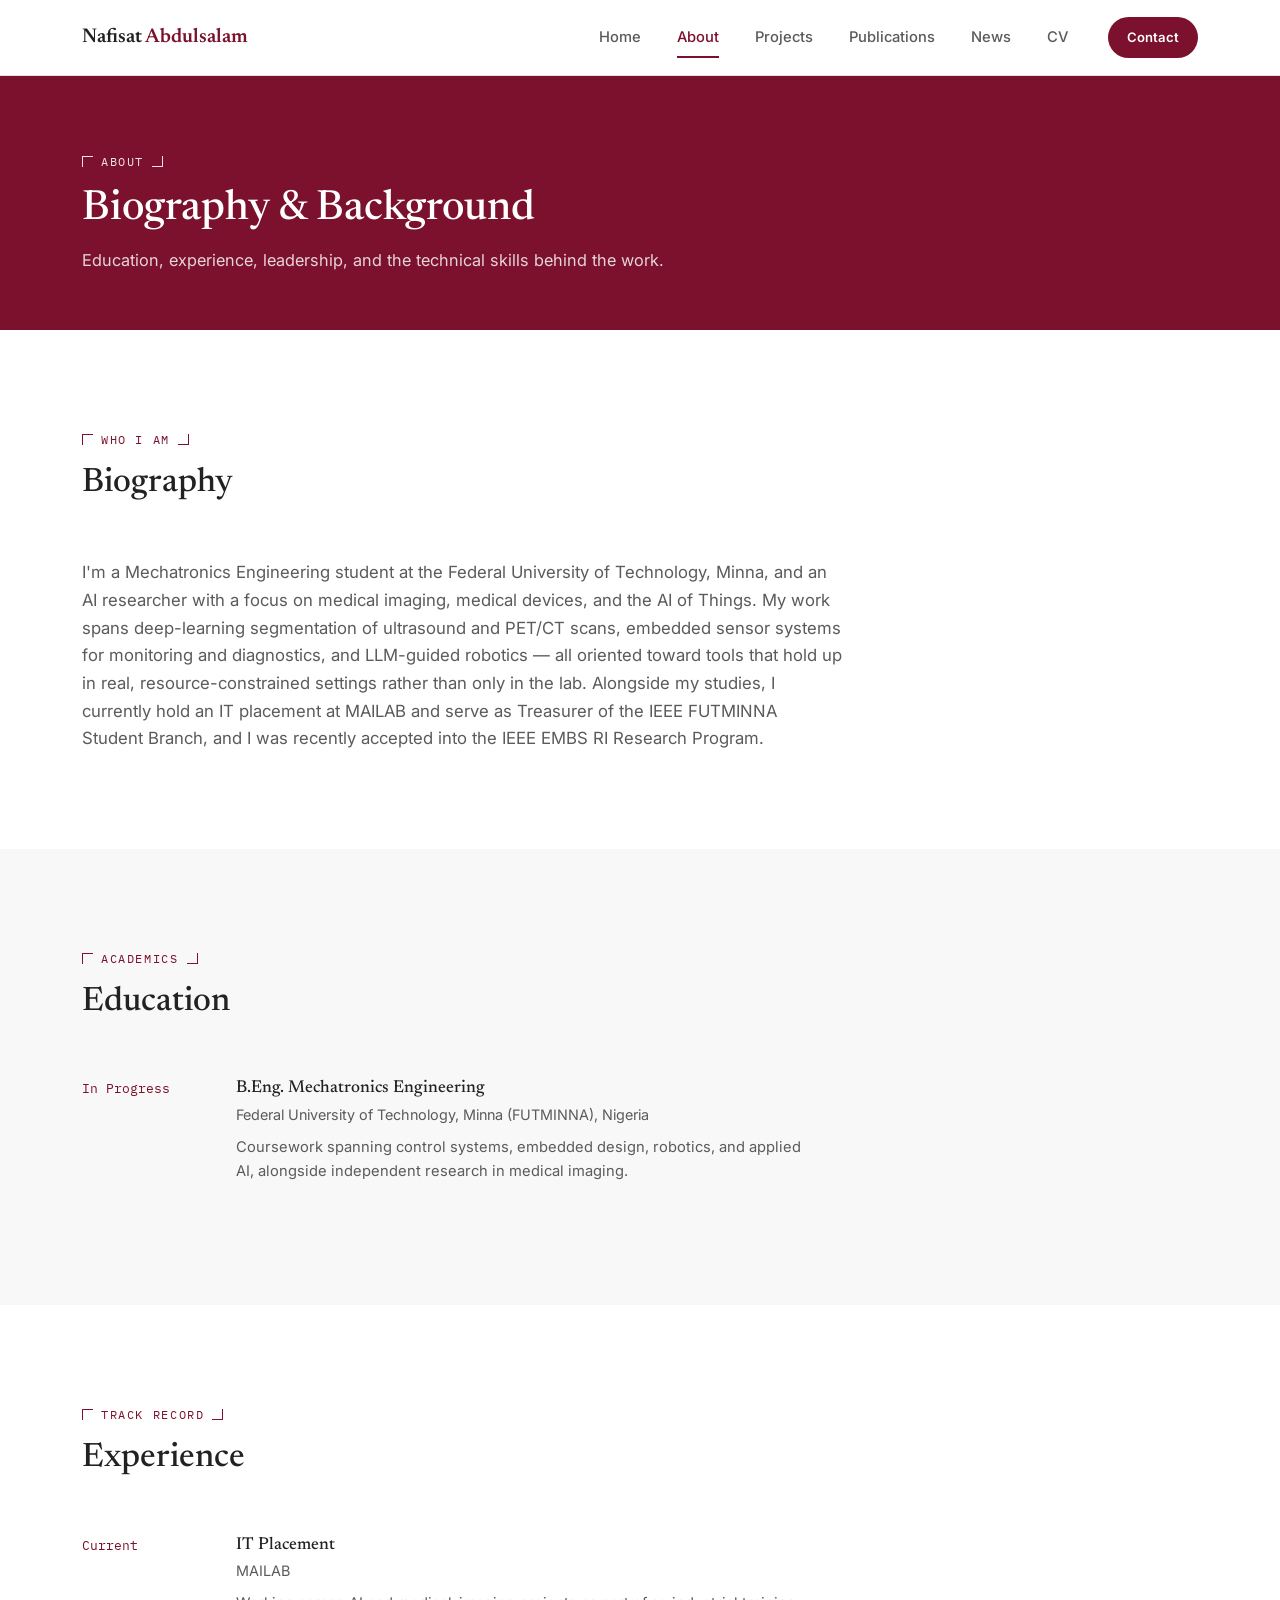
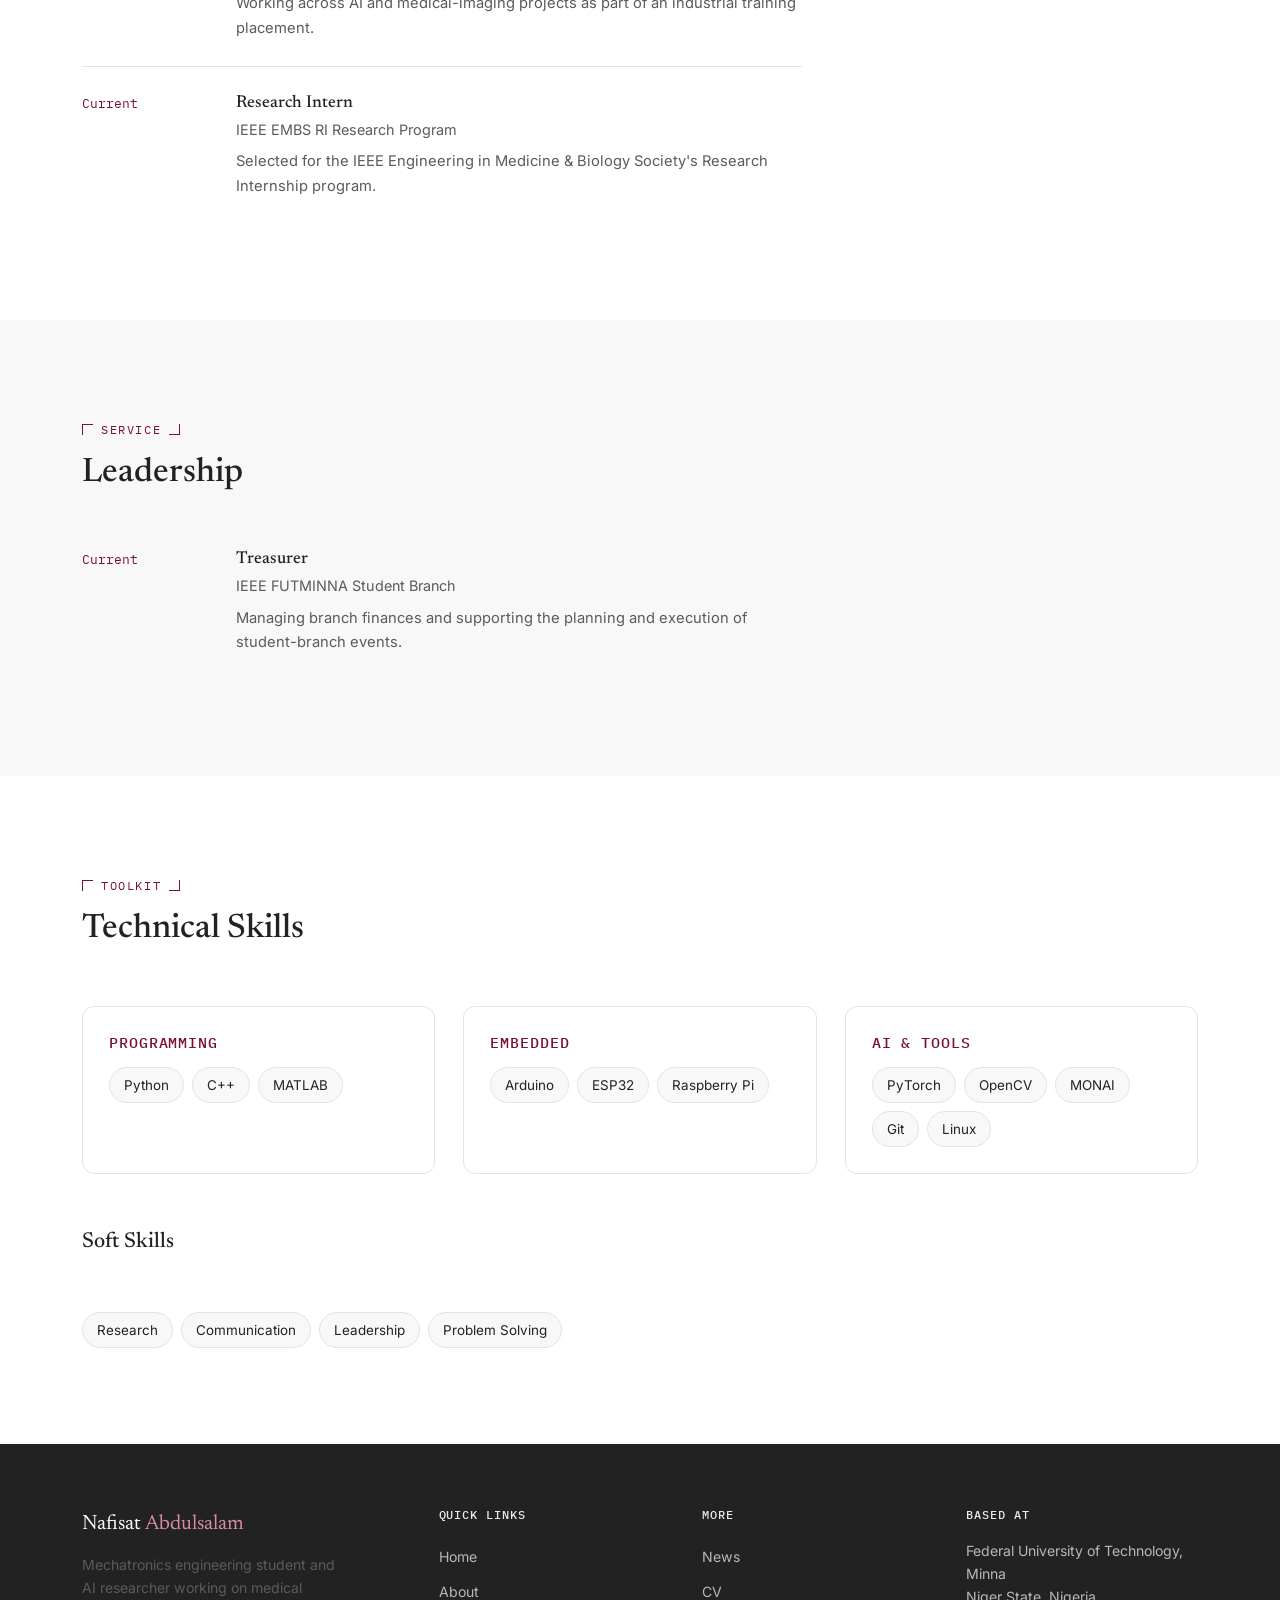
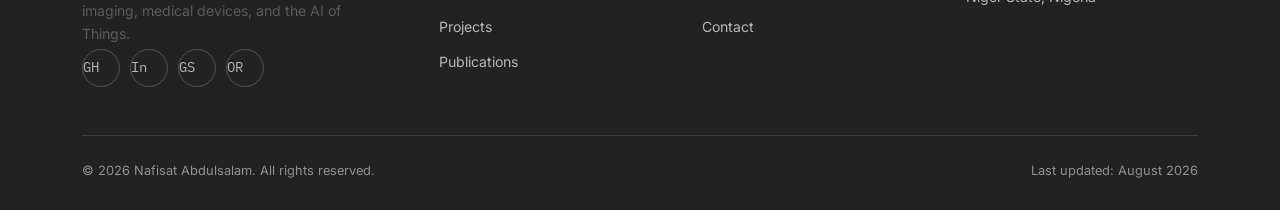
==== about.html @ aae6ca6d "my portfolio" ====
<!DOCTYPE html>
<html lang="en">
<head>
  <meta charset="UTF-8">
  <meta name="viewport" content="width=device-width, initial-scale=1.0">
  <title>About — Nafisat Abdulsalam</title>
  <meta name="description" content="Biography, education, experience, leadership, and technical skills for Nafisat Abdulsalam.">
  <link rel="stylesheet" href="style.css">
</head>
<body>

  <!-- ==================== HEADER / NAVIGATION ==================== -->
  <header class="site-header">
    <nav class="navbar" aria-label="Primary">
      <a href="index.html" class="nav-logo">Nafisat <span>Abdulsalam</span></a>
      <input type="checkbox" id="nav-toggle" class="nav-toggle-checkbox" aria-hidden="true">
      <div class="nav-menu">
        <a href="index.html" class="nav-link">Home</a>
        <a href="about.html" class="nav-link active">About</a>
        <a href="projects.html" class="nav-link">Projects</a>
        <a href="publications.html" class="nav-link">Publications</a>
        <a href="news.html" class="nav-link">News</a>
        <a href="cv.html" class="nav-link">CV</a>
        <a href="contact.html" class="btn btn-primary btn-sm nav-cta">Contact</a>
      </div>
      <label for="nav-toggle" class="nav-toggle-label" aria-label="Toggle navigation menu"><span></span><span></span><span></span></label>
    </nav>
  </header>

  <main>

    <!-- ==================== PAGE HERO ==================== -->
    <section class="page-hero">
      <div class="container">
        <span class="eyebrow">About</span>
        <h1>Biography &amp; Background</h1>
        <p>Education, experience, leadership, and the technical skills behind the work.</p>
      </div>
    </section>

    <!-- ==================== BIOGRAPHY ==================== -->
    <section class="section">
      <div class="container">
        <div class="section-header">
          <span class="eyebrow">Who I Am</span>
          <h2 class="section-title">Biography</h2>
        </div>
        <p class="about-bio">
          I'm a Mechatronics Engineering student at the Federal University of Technology, Minna, and an AI
          researcher with a focus on medical imaging, medical devices, and the AI of Things. My work spans
          deep-learning segmentation of ultrasound and PET/CT scans, embedded sensor systems for monitoring
          and diagnostics, and LLM-guided robotics — all oriented toward tools that hold up in real,
          resource-constrained settings rather than only in the lab. Alongside my studies, I currently hold
          an IT placement at MAILAB and serve as Treasurer of the IEEE FUTMINNA Student Branch, and I was
          recently accepted into the IEEE EMBS RI Research Program.
        </p>
      </div>
    </section>

    <!-- ==================== EDUCATION ==================== -->
    <section class="section section-alt">
      <div class="container">
        <div class="section-header">
          <span class="eyebrow">Academics</span>
          <h2 class="section-title">Education</h2>
        </div>
        <div class="stack-list">
          <div class="stack-item">
            <span class="stack-period">In Progress</span>
            <div>
              <h3>B.Eng. Mechatronics Engineering</h3>
              <p class="stack-org">Federal University of Technology, Minna (FUTMINNA), Nigeria</p>
              <p>Coursework spanning control systems, embedded design, robotics, and applied AI, alongside independent research in medical imaging.</p>
            </div>
          </div>
        </div>
      </div>
    </section>

    <!-- ==================== EXPERIENCE ==================== -->
    <section class="section">
      <div class="container">
        <div class="section-header">
          <span class="eyebrow">Track Record</span>
          <h2 class="section-title">Experience</h2>
        </div>
        <div class="stack-list">
          <div class="stack-item">
            <span class="stack-period">Current</span>
            <div>
              <h3>IT Placement</h3>
              <p class="stack-org">MAILAB</p>
              <p>Working across AI and medical-imaging projects as part of an industrial training placement.</p>
            </div>
          </div>
          <div class="stack-item">
            <span class="stack-period">Current</span>
            <div>
              <h3>Research Intern</h3>
              <p class="stack-org">IEEE EMBS RI Research Program</p>
              <p>Selected for the IEEE Engineering in Medicine &amp; Biology Society's Research Internship program.</p>
            </div>
          </div>
        </div>
      </div>
    </section>

    <!-- ==================== LEADERSHIP ==================== -->
    <section class="section section-alt">
      <div class="container">
        <div class="section-header">
          <span class="eyebrow">Service</span>
          <h2 class="section-title">Leadership</h2>
        </div>
        <div class="stack-list">
          <div class="stack-item">
            <span class="stack-period">Current</span>
            <div>
              <h3>Treasurer</h3>
              <p class="stack-org">IEEE FUTMINNA Student Branch</p>
              <p>Managing branch finances and supporting the planning and execution of student-branch events.</p>
            </div>
          </div>
        </div>
      </div>
    </section>

    <!-- ==================== SKILLS ==================== -->
    <section class="section">
      <div class="container">
        <div class="section-header">
          <span class="eyebrow">Toolkit</span>
          <h2 class="section-title">Technical Skills</h2>
        </div>

        <div class="grid skills-grid">
          <div class="skill-block">
            <h3>Programming</h3>
            <div class="skill-pills">
              <span class="skill-pill">Python</span>
              <span class="skill-pill">C++</span>
              <span class="skill-pill">MATLAB</span>
            </div>
          </div>
          <div class="skill-block">
            <h3>Embedded</h3>
            <div class="skill-pills">
              <span class="skill-pill">Arduino</span>
              <span class="skill-pill">ESP32</span>
              <span class="skill-pill">Raspberry Pi</span>
            </div>
          </div>
          <div class="skill-block">
            <h3>AI &amp; Tools</h3>
            <div class="skill-pills">
              <span class="skill-pill">PyTorch</span>
              <span class="skill-pill">OpenCV</span>
              <span class="skill-pill">MONAI</span>
              <span class="skill-pill">Git</span>
              <span class="skill-pill">Linux</span>
            </div>
          </div>
        </div>

        <div class="section-header mt-xl">
          <h3>Soft Skills</h3>
        </div>
        <div class="skill-pills">
          <span class="skill-pill">Research</span>
          <span class="skill-pill">Communication</span>
          <span class="skill-pill">Leadership</span>
          <span class="skill-pill">Problem Solving</span>
        </div>
      </div>
    </section>

  </main>

  <!-- ==================== FOOTER ==================== -->
  <footer class="site-footer">
    <div class="container">
      <div class="grid footer-grid">
        <div class="footer-col">
          <div class="footer-brand">Nafisat <span>Abdulsalam</span></div>
          <p class="footer-tagline">Mechatronics engineering student and AI researcher working on medical imaging, medical devices, and the AI of Things.</p>
          <div class="social-icons">
            <a href="#" class="social-icon" aria-label="GitHub">GH</a>
            <a href="#" class="social-icon" aria-label="LinkedIn">In</a>
            <a href="#" class="social-icon" aria-label="Google Scholar">GS</a>
            <a href="#" class="social-icon" aria-label="ORCID">OR</a>
          </div>
        </div>
        <div class="footer-col">
          <h4>Quick Links</h4>
          <a href="index.html">Home</a>
          <a href="about.html">About</a>
          <a href="projects.html">Projects</a>
          <a href="publications.html">Publications</a>
        </div>
        <div class="footer-col">
          <h4>More</h4>
          <a href="news.html">News</a>
          <a href="cv.html">CV</a>
          <a href="contact.html">Contact</a>
        </div>
        <div class="footer-col">
          <h4>Based At</h4>
          <p class="footer-address">Federal University of Technology, Minna<br>Niger State, Nigeria</p>
        </div>
      </div>
      <div class="footer-bottom">
        <span>&copy; 2026 Nafisat Abdulsalam. All rights reserved.</span>
        <span>Last updated: August 2026</span>
      </div>
    </div>
  </footer>

</body>
</html>
---- style.css ----
/* ==========================================================================
   NAFISAT ABDULSALAM — ACADEMIC PORTFOLIO
   Design system: wine (#7B112C) + white + light grey, charcoal text
   Signature motif: annotation "corner brackets" on images/eyebrows —
   a nod to bounding-box / ROI markers from medical image segmentation.
   ========================================================================== */

/* --------------------------------------------------------------------------
   1. FONTS
   -------------------------------------------------------------------------- */
@import url('https://fonts.googleapis.com/css2?family=Newsreader:ital,opsz,wght@0,6..72,400;0,6..72,500;0,6..72,600;1,6..72,500&family=Inter:wght@400;500;600;700&family=IBM+Plex+Mono:wght@400;500&display=swap');

/* --------------------------------------------------------------------------
   2. DESIGN TOKENS
   -------------------------------------------------------------------------- */
:root {
  /* colour palette */
  --wine: #7B112C;
  --wine-dark: #58091F;
  --wine-tint: #F3E3E7;
  --wine-tint-2: #FBF3F5;
  --white: #FFFFFF;
  --grey-bg: #F8F8F8;
  --charcoal: #222222;
  --charcoal-soft: #5C5A5B;
  --charcoal-faint: #8A8788;
  --border: #E7E1E2;
  --shadow-sm: 0 1px 3px rgba(34, 20, 24, 0.06);
  --shadow-md: 0 6px 20px rgba(34, 20, 24, 0.08);
  --shadow-lg: 0 16px 40px rgba(34, 20, 24, 0.12);

  /* type */
  --font-display: 'Newsreader', Georgia, serif;
  --font-body: 'Inter', -apple-system, BlinkMacSystemFont, sans-serif;
  --font-mono: 'IBM Plex Mono', 'Courier New', monospace;

  /* layout */
  --container-w: 1180px;
  --radius-lg: 18px;
  --radius-md: 12px;
  --radius-sm: 8px;
  --nav-h: 76px;
}

/* --------------------------------------------------------------------------
   3. RESET & BASE
   -------------------------------------------------------------------------- */
* { margin: 0; padding: 0; box-sizing: border-box; }

html { scroll-behavior: smooth; }

body {
  font-family: var(--font-body);
  color: var(--charcoal);
  background: var(--white);
  line-height: 1.65;
  -webkit-font-smoothing: antialiased;
  font-size: 16px;
}

img { max-width: 100%; display: block; }

a { color: inherit; text-decoration: none; }

ul { list-style: none; }

h1, h2, h3, h4 {
  font-family: var(--font-display);
  font-weight: 500;
  line-height: 1.2;
  color: var(--charcoal);
}

h1 { font-size: 3rem; font-weight: 500; }
h2 { font-size: 2.1rem; }
h3 { font-size: 1.35rem; }
h4 { font-size: 1.1rem; }

p { color: var(--charcoal-soft); }

button { font-family: inherit; cursor: pointer; }

:focus-visible {
  outline: 2px solid var(--wine);
  outline-offset: 3px;
}

@media (prefers-reduced-motion: reduce) {
  *, *::before, *::after {
    animation-duration: 0.01ms !important;
    transition-duration: 0.01ms !important;
    scroll-behavior: auto !important;
  }
}

/* --------------------------------------------------------------------------
   4. LAYOUT UTILITIES
   -------------------------------------------------------------------------- */
.container {
  width: 100%;
  max-width: var(--container-w);
  margin: 0 auto;
  padding: 0 32px;
}

.section { padding: 96px 0; }
.section-sm { padding: 64px 0; }
.section-alt { background: var(--grey-bg); }

.section-header { max-width: 640px; margin-bottom: 56px; }
.section-header.center { margin-left: auto; margin-right: auto; text-align: center; }

/* the bracket-eyebrow — the site's signature annotation motif */
.eyebrow {
  display: inline-flex;
  align-items: center;
  gap: 8px;
  font-family: var(--font-mono);
  font-size: 0.72rem;
  letter-spacing: 0.14em;
  text-transform: uppercase;
  color: var(--wine);
  margin-bottom: 14px;
}
.eyebrow::before,
.eyebrow::after {
  content: "";
  width: 10px;
  height: 10px;
  border: 1.5px solid var(--wine);
}
.eyebrow::before { border-right: none; border-bottom: none; }
.eyebrow::after { border-left: none; border-top: none; }

.section-title { margin-bottom: 12px; }
.section-subtitle { color: var(--charcoal-soft); font-size: 1.02rem; max-width: 560px; }

.grid { display: grid; gap: 28px; }
.grid-2 { grid-template-columns: repeat(2, 1fr); }
.grid-3 { grid-template-columns: repeat(3, 1fr); }
.grid-4 { grid-template-columns: repeat(4, 1fr); }

.text-center { text-align: center; }
.mt-lg { margin-top: 40px; }
.mt-xl { margin-top: 56px; }
.section-header.center .section-subtitle { margin-left: auto; margin-right: auto; }

.news-date {
  display: block;
  font-family: var(--font-mono);
  color: var(--wine);
  font-size: 0.85rem;
  font-weight: 500;
  margin-bottom: 8px;
}

.divider {
  height: 1px;
  background: var(--border);
  border: none;
  margin: 0;
}

/* --------------------------------------------------------------------------
   5. BUTTONS
   -------------------------------------------------------------------------- */
.btn {
  display: inline-flex;
  align-items: center;
  gap: 8px;
  padding: 13px 26px;
  border-radius: 999px;
  font-size: 0.92rem;
  font-weight: 600;
  border: 1.5px solid transparent;
  transition: transform 0.18s ease, background 0.18s ease, color 0.18s ease, border-color 0.18s ease;
  white-space: nowrap;
}

.btn-primary {
  background: var(--wine);
  color: var(--white);
}
.btn-primary:hover { background: var(--wine-dark); transform: translateY(-2px); }

.btn-outline {
  background: transparent;
  color: var(--wine);
  border-color: var(--wine);
}
.btn-outline:hover { background: var(--wine); color: var(--white); transform: translateY(-2px); }

.btn-ghost {
  background: transparent;
  color: var(--charcoal);
  border-color: var(--border);
}
.btn-ghost:hover { border-color: var(--wine); color: var(--wine); }

.btn-sm { padding: 9px 18px; font-size: 0.82rem; }
.btn-block { width: 100%; justify-content: center; }

/* --------------------------------------------------------------------------
   6. NAVIGATION
   -------------------------------------------------------------------------- */
.site-header {
  position: sticky;
  top: 0;
  z-index: 100;
  background: rgba(255, 255, 255, 0.92);
  backdrop-filter: blur(10px);
  border-bottom: 1px solid var(--border);
  height: var(--nav-h);
}

.navbar {
  max-width: var(--container-w);
  margin: 0 auto;
  height: 100%;
  padding: 0 32px;
  display: flex;
  align-items: center;
  justify-content: space-between;
}

.nav-logo {
  font-family: var(--font-display);
  font-size: 1.25rem;
  font-weight: 600;
  color: var(--charcoal);
}
.nav-logo span { color: var(--wine); }

.nav-menu {
  display: flex;
  align-items: center;
  gap: 36px;
}

.nav-link {
  position: relative;
  font-size: 0.92rem;
  font-weight: 500;
  color: var(--charcoal-soft);
  padding: 6px 0;
  transition: color 0.18s ease;
}
.nav-link::after {
  content: "";
  position: absolute;
  left: 0; bottom: -2px;
  width: 0;
  height: 2px;
  background: var(--wine);
  transition: width 0.2s ease;
}
.nav-link:hover { color: var(--charcoal); }
.nav-link:hover::after { width: 100%; }
.nav-link.active { color: var(--wine); }
.nav-link.active::after { width: 100%; }

.nav-cta { margin-left: 4px; }

.nav-toggle-checkbox { display: none; }
.nav-toggle-label {
  display: none;
  flex-direction: column;
  gap: 5px;
  cursor: pointer;
  padding: 6px;
}
.nav-toggle-label span {
  width: 24px;
  height: 2px;
  background: var(--charcoal);
  transition: transform 0.2s ease, opacity 0.2s ease;
}

/* --------------------------------------------------------------------------
   7. HERO (home page)
   -------------------------------------------------------------------------- */
.hero {
  padding: 88px 0 96px;
  background: linear-gradient(180deg, var(--wine-tint-2) 0%, var(--white) 65%);
}

.hero-container {
  max-width: var(--container-w);
  margin: 0 auto;
  padding: 0 32px;
  display: grid;
  grid-template-columns: 1.1fr 0.9fr;
  gap: 56px;
  align-items: center;
}

.hero-eyebrow { margin-bottom: 20px; }

.hero-content h1 {
  font-size: 3.1rem;
  margin-bottom: 6px;
}

.hero-tagline {
  font-size: 1.08rem;
  color: var(--wine);
  font-weight: 600;
  margin: 14px 0 18px;
  line-height: 1.5;
}

.hero-affiliation {
  font-family: var(--font-mono);
  font-size: 0.85rem;
  color: var(--charcoal-soft);
  margin-bottom: 22px;
  display: flex;
  flex-direction: column;
  gap: 4px;
}
.hero-affiliation strong { color: var(--charcoal); font-weight: 500; }

.hero-bio {
  max-width: 520px;
  margin-bottom: 34px;
  font-size: 1.02rem;
}

.hero-actions {
  display: flex;
  flex-wrap: wrap;
  gap: 14px;
}

/* photo frame with corner-bracket annotation, the site's signature detail */
.photo-frame {
  position: relative;
  padding: 18px;
}
.photo-frame::before,
.photo-frame::after,
.photo-frame .corner-tl,
.photo-frame .corner-br {
  content: "";
  position: absolute;
  width: 28px;
  height: 28px;
  border: 2px solid var(--wine);
  transition: width 0.25s ease, height 0.25s ease;
}
.photo-frame::before { top: 0; left: 0; border-right: none; border-bottom: none; }
.photo-frame::after { bottom: 0; right: 0; border-left: none; border-top: none; }
.photo-frame:hover::before,
.photo-frame:hover::after { width: 38px; height: 38px; }

.photo-placeholder {
  width: 100%;
  aspect-ratio: 4 / 5;
  border-radius: var(--radius-md);
  background: linear-gradient(145deg, var(--wine-tint) 0%, var(--grey-bg) 100%);
  display: flex;
  align-items: center;
  justify-content: center;
  color: var(--wine);
  font-family: var(--font-mono);
  font-size: 0.8rem;
  letter-spacing: 0.06em;
  text-transform: uppercase;
  box-shadow: var(--shadow-md);
}

/* --------------------------------------------------------------------------
   8. PAGE HERO (inner pages banner)
   -------------------------------------------------------------------------- */
.page-hero {
  background: var(--wine);
  color: var(--white);
  padding: 72px 0 56px;
}
.page-hero .eyebrow { color: var(--wine-tint); }
.page-hero .eyebrow::before,
.page-hero .eyebrow::after { border-color: var(--wine-tint); }
.page-hero h1 { color: var(--white); font-size: 2.6rem; }
.page-hero p { color: rgba(255,255,255,0.82); max-width: 620px; margin-top: 12px; font-size: 1.02rem; }

/* --------------------------------------------------------------------------
   9. CARDS (research / project / publication / news)
   -------------------------------------------------------------------------- */
.card {
  background: var(--white);
  border: 1px solid var(--border);
  border-radius: var(--radius-lg);
  overflow: hidden;
  transition: transform 0.22s ease, box-shadow 0.22s ease, border-color 0.22s ease;
}
.card:hover {
  transform: translateY(-4px);
  box-shadow: var(--shadow-lg);
  border-color: var(--wine-tint);
}

.card-image {
  position: relative;
  aspect-ratio: 16 / 10;
  background: linear-gradient(150deg, var(--grey-bg) 0%, var(--wine-tint) 100%);
  display: flex;
  align-items: center;
  justify-content: center;
  font-family: var(--font-mono);
  font-size: 0.72rem;
  letter-spacing: 0.08em;
  text-transform: uppercase;
  color: var(--charcoal-faint);
}
.card-image .corner-tl,
.card-image .corner-br {
  position: absolute;
  width: 18px;
  height: 18px;
  border: 1.5px solid var(--wine);
  opacity: 0;
  transition: opacity 0.22s ease;
}
.card-image .corner-tl { top: 10px; left: 10px; border-right: none; border-bottom: none; }
.card-image .corner-br { bottom: 10px; right: 10px; border-left: none; border-top: none; }
.card:hover .corner-tl,
.card:hover .corner-br { opacity: 1; }

.card-body { padding: 26px; }
.card-title { margin-bottom: 8px; font-size: 1.2rem; }
.card-desc { font-size: 0.94rem; margin-bottom: 16px; }

.tag-row { display: flex; flex-wrap: wrap; gap: 8px; margin-bottom: 16px; }
.tag {
  font-family: var(--font-mono);
  font-size: 0.7rem;
  padding: 4px 10px;
  border-radius: 999px;
  background: var(--wine-tint-2);
  color: var(--wine);
  border: 1px solid var(--wine-tint);
}

.card-actions { display: flex; gap: 10px; }

/* research-interest icon cards */
.research-card {
  padding: 30px 26px;
  background: var(--white);
  border: 1px solid var(--border);
  border-radius: var(--radius-md);
  transition: border-color 0.2s ease, transform 0.2s ease;
}
.research-card:hover { border-color: var(--wine); transform: translateY(-3px); }
.research-icon {
  width: 40px; height: 40px;
  border: 1.5px solid var(--wine);
  border-radius: var(--radius-sm);
  display: flex; align-items: center; justify-content: center;
  color: var(--wine);
  font-family: var(--font-mono);
  font-size: 0.9rem;
  margin-bottom: 16px;
}
.research-card h3 { font-size: 1.05rem; margin-bottom: 6px; }
.research-card p { font-size: 0.9rem; }

/* --------------------------------------------------------------------------
   10. PUBLICATION CARDS
   -------------------------------------------------------------------------- */
.pub-card {
  display: grid;
  grid-template-columns: 90px 1fr auto;
  gap: 24px;
  align-items: start;
  padding: 26px 0;
  border-bottom: 1px solid var(--border);
}
.pub-card:first-child { padding-top: 0; }
.pub-year {
  font-family: var(--font-mono);
  color: var(--wine);
  font-size: 0.95rem;
  font-weight: 500;
  padding-top: 4px;
}
.pub-title { font-size: 1.08rem; margin-bottom: 6px; }
.pub-authors { font-size: 0.9rem; margin-bottom: 4px; }
.pub-venue { font-size: 0.86rem; color: var(--charcoal-faint); font-style: italic; }
.pub-actions { display: flex; flex-direction: column; gap: 8px; }

.pub-group-title {
  font-family: var(--font-mono);
  font-size: 0.78rem;
  letter-spacing: 0.1em;
  text-transform: uppercase;
  color: var(--charcoal-faint);
  margin: 48px 0 8px;
}
.pub-group-title:first-of-type { margin-top: 0; }

/* --------------------------------------------------------------------------
   11. TIMELINE (news page)
   -------------------------------------------------------------------------- */
.timeline {
  position: relative;
  max-width: 760px;
  margin: 0 auto;
  padding-left: 32px;
}
.timeline::before {
  content: "";
  position: absolute;
  left: 5px; top: 6px; bottom: 6px;
  width: 2px;
  background: var(--border);
}
.timeline-item {
  position: relative;
  padding-bottom: 44px;
}
.timeline-item:last-child { padding-bottom: 0; }
.timeline-dot {
  position: absolute;
  left: -32px; top: 5px;
  width: 12px; height: 12px;
  border-radius: 50%;
  background: var(--white);
  border: 2.5px solid var(--wine);
}
.timeline-date {
  font-family: var(--font-mono);
  font-size: 0.78rem;
  color: var(--wine);
  letter-spacing: 0.05em;
  margin-bottom: 6px;
  display: block;
}
.timeline-content {
  background: var(--white);
  border: 1px solid var(--border);
  border-radius: var(--radius-md);
  padding: 22px 24px;
  transition: border-color 0.2s ease, box-shadow 0.2s ease;
}
.timeline-content:hover { border-color: var(--wine-tint); box-shadow: var(--shadow-sm); }
.timeline-content h3 { font-size: 1.05rem; margin-bottom: 6px; }
.timeline-content p { font-size: 0.92rem; }

/* --------------------------------------------------------------------------
   12. PROJECT PAGE — LARGE CARDS
   -------------------------------------------------------------------------- */
.project-large {
  display: grid;
  grid-template-columns: 0.85fr 1.15fr;
  gap: 0;
  border: 1px solid var(--border);
  border-radius: var(--radius-lg);
  overflow: hidden;
  margin-bottom: 32px;
  transition: box-shadow 0.22s ease, border-color 0.22s ease;
}
.project-large:hover { box-shadow: var(--shadow-lg); border-color: var(--wine-tint); }
.project-large:nth-child(even) { direction: rtl; }
.project-large:nth-child(even) > * { direction: ltr; }

.project-large .card-image { aspect-ratio: auto; height: 100%; min-height: 280px; }

.project-large-body { padding: 34px 36px; }
.project-large-body h3 { font-size: 1.4rem; margin-bottom: 4px; }

.status-badge {
  display: inline-block;
  font-family: var(--font-mono);
  font-size: 0.68rem;
  letter-spacing: 0.08em;
  text-transform: uppercase;
  padding: 4px 12px;
  border-radius: 999px;
  margin-bottom: 14px;
}
.status-ongoing { background: var(--wine-tint-2); color: var(--wine); }
.status-complete { background: #EAF3EC; color: #2F6B44; }
.status-planning { background: var(--grey-bg); color: var(--charcoal-soft); }

.project-large-body .card-desc { margin-bottom: 18px; }

.objectives-list { margin-bottom: 18px; }
.objectives-list li {
  position: relative;
  padding-left: 20px;
  font-size: 0.9rem;
  color: var(--charcoal-soft);
  margin-bottom: 7px;
}
.objectives-list li::before {
  content: "";
  position: absolute;
  left: 0; top: 8px;
  width: 6px; height: 6px;
  background: var(--wine);
  border-radius: 1px;
  transform: rotate(45deg);
}

/* --------------------------------------------------------------------------
   13. ABOUT PAGE — EDU / EXPERIENCE / SKILLS
   -------------------------------------------------------------------------- */
.about-bio { max-width: 760px; font-size: 1.05rem; }

.stack-list { max-width: 720px; }
.stack-item {
  display: grid;
  grid-template-columns: 130px 1fr;
  gap: 24px;
  padding: 26px 0;
  border-bottom: 1px solid var(--border);
}
.stack-item:first-child { padding-top: 0; }
.stack-item:last-child { border-bottom: none; }
.stack-period {
  font-family: var(--font-mono);
  font-size: 0.8rem;
  color: var(--wine);
}
.stack-item h3 { font-size: 1.08rem; margin-bottom: 4px; }
.stack-item .stack-org { font-size: 0.9rem; color: var(--charcoal-soft); margin-bottom: 8px; }
.stack-item p:last-child { font-size: 0.92rem; }

.skills-grid { grid-template-columns: repeat(3, 1fr); }
.skill-block {
  background: var(--white);
  border: 1px solid var(--border);
  border-radius: var(--radius-md);
  padding: 26px;
}
.skill-block h3 {
  font-size: 0.95rem;
  font-family: var(--font-mono);
  text-transform: uppercase;
  letter-spacing: 0.06em;
  color: var(--wine);
  margin-bottom: 16px;
  font-weight: 500;
}
.skill-pills { display: flex; flex-wrap: wrap; gap: 8px; }
.skill-pill {
  font-size: 0.84rem;
  padding: 6px 14px;
  border-radius: 999px;
  background: var(--grey-bg);
  color: var(--charcoal);
  border: 1px solid var(--border);
}

/* --------------------------------------------------------------------------
   14. CV PAGE
   -------------------------------------------------------------------------- */
.cv-hero {
  text-align: center;
  padding: 64px 0;
}
.cv-hero .btn { padding: 16px 40px; font-size: 1rem; }

.cv-embed-frame {
  max-width: 780px;
  margin: 0 auto;
  border: 1px solid var(--border);
  border-radius: var(--radius-lg);
  overflow: hidden;
  box-shadow: var(--shadow-md);
}
.cv-embed-placeholder {
  aspect-ratio: 8.5 / 11;
  background: var(--grey-bg);
  display: flex;
  flex-direction: column;
  align-items: center;
  justify-content: center;
  gap: 10px;
  color: var(--charcoal-faint);
  font-family: var(--font-mono);
  font-size: 0.82rem;
  text-align: center;
  padding: 40px;
}

.cv-summary-grid { grid-template-columns: repeat(3, 1fr); margin-top: 64px; }
.cv-summary-block h3 {
  font-family: var(--font-mono);
  font-size: 0.85rem;
  text-transform: uppercase;
  letter-spacing: 0.06em;
  color: var(--wine);
  margin-bottom: 14px;
}
.cv-summary-block ul li {
  font-size: 0.92rem;
  color: var(--charcoal-soft);
  padding: 8px 0;
  border-bottom: 1px solid var(--border);
}
.cv-summary-block ul li:last-child { border-bottom: none; }
.cv-summary-block ul li strong { color: var(--charcoal); display: block; font-weight: 500; }

/* --------------------------------------------------------------------------
   15. CONTACT PAGE
   -------------------------------------------------------------------------- */
.contact-layout {
  display: grid;
  grid-template-columns: 1fr 1fr;
  gap: 40px;
  align-items: start;
}
.contact-card {
  background: var(--white);
  border: 1px solid var(--border);
  border-radius: var(--radius-lg);
  padding: 36px;
}
.contact-item {
  display: flex;
  align-items: center;
  gap: 16px;
  padding: 16px 0;
  border-bottom: 1px solid var(--border);
}
.contact-item:last-child { border-bottom: none; }
.contact-icon {
  width: 42px; height: 42px;
  border-radius: var(--radius-sm);
  background: var(--wine-tint-2);
  color: var(--wine);
  display: flex; align-items: center; justify-content: center;
  font-family: var(--font-mono);
  font-size: 0.85rem;
  flex-shrink: 0;
}
.contact-label { font-size: 0.76rem; color: var(--charcoal-faint); font-family: var(--font-mono); text-transform: uppercase; letter-spacing: 0.05em; }
.contact-value { font-size: 0.97rem; font-weight: 500; }

.location-card {
  background: linear-gradient(150deg, var(--wine) 0%, var(--wine-dark) 100%);
  color: var(--white);
  border-radius: var(--radius-lg);
  padding: 36px;
}
.location-card .eyebrow { color: var(--wine-tint); }
.location-card .eyebrow::before, .location-card .eyebrow::after { border-color: var(--wine-tint); }
.location-card p { color: rgba(255,255,255,0.85); }

/* --------------------------------------------------------------------------
   16. FOOTER
   -------------------------------------------------------------------------- */
.site-footer {
  background: var(--charcoal);
  color: rgba(255,255,255,0.75);
  padding: 64px 0 28px;
}
.footer-grid {
  grid-template-columns: 1.4fr 1fr 1fr 1fr;
  gap: 32px;
  margin-bottom: 48px;
}
.footer-brand { font-family: var(--font-display); font-size: 1.3rem; color: var(--white); margin-bottom: 10px; }
.footer-brand span { color: #D98CA1; }
.footer-tagline { font-size: 0.88rem; max-width: 260px; }
.footer-col h4 {
  font-family: var(--font-mono);
  font-size: 0.75rem;
  text-transform: uppercase;
  letter-spacing: 0.08em;
  color: rgba(255,255,255,0.9);
  margin-bottom: 16px;
}
.footer-col a {
  display: block;
  font-size: 0.88rem;
  color: rgba(255,255,255,0.68);
  padding: 6px 0;
  transition: color 0.18s ease;
}
.footer-col a:hover { color: var(--white); }
.footer-address { font-size: 0.88rem; color: rgba(255,255,255,0.68); }

.social-icons { display: flex; gap: 10px; margin-top: 4px; }
.social-icon {
  width: 38px; height: 38px;
  border: 1px solid rgba(255,255,255,0.2);
  border-radius: 50%;
  display: flex; align-items: center; justify-content: center;
  font-family: var(--font-mono);
  font-size: 0.75rem;
  color: rgba(255,255,255,0.8);
  transition: border-color 0.18s ease, color 0.18s ease, background 0.18s ease;
}
.social-icon:hover { border-color: var(--wine); background: var(--wine); color: var(--white); }

.footer-bottom {
  display: flex;
  justify-content: space-between;
  align-items: center;
  padding-top: 24px;
  border-top: 1px solid rgba(255,255,255,0.12);
  font-size: 0.8rem;
  color: rgba(255,255,255,0.5);
}

/* --------------------------------------------------------------------------
   17. MISC — CTA band, back-links
   -------------------------------------------------------------------------- */
.cta-band {
  background: var(--wine);
  color: var(--white);
  border-radius: var(--radius-lg);
  padding: 56px;
  text-align: center;
}
.cta-band h2 { color: var(--white); margin-bottom: 10px; }
.cta-band p { color: rgba(255,255,255,0.82); margin-bottom: 26px; }
.cta-band .btn-outline { color: var(--white); border-color: rgba(255,255,255,0.6); }
.cta-band .btn-outline:hover { background: var(--white); color: var(--wine); }

/* --------------------------------------------------------------------------
   18. RESPONSIVE
   -------------------------------------------------------------------------- */
@media (max-width: 1024px) {
  .hero-container { grid-template-columns: 1fr; gap: 40px; }
  .hero-content { order: 2; }
  .hero-photo { order: 1; max-width: 340px; margin: 0 auto; }
  .grid-3, .grid-4 { grid-template-columns: repeat(2, 1fr); }
  .skills-grid { grid-template-columns: repeat(2, 1fr); }
  .footer-grid { grid-template-columns: 1fr 1fr; }
  .project-large { grid-template-columns: 1fr; }
  .project-large:nth-child(even) { direction: ltr; }
  .project-large .card-image { min-height: 220px; }
  .contact-layout { grid-template-columns: 1fr; }
  .cv-summary-grid { grid-template-columns: 1fr 1fr; }
}

@media (max-width: 768px) {
  h1 { font-size: 2.3rem; }
  .hero-content h1 { font-size: 2.3rem; }
  h2 { font-size: 1.7rem; }
  .section { padding: 64px 0; }

  .nav-menu {
    position: fixed;
    top: var(--nav-h);
    left: 0; right: 0;
    background: var(--white);
    flex-direction: column;
    align-items: flex-start;
    gap: 0;
    padding: 12px 32px 24px;
    border-bottom: 1px solid var(--border);
    transform: translateY(-130%);
    opacity: 0;
    transition: transform 0.25s ease, opacity 0.25s ease;
  }
  .nav-link { padding: 12px 0; width: 100%; }
  .nav-cta { margin: 10px 0 0; }
  .nav-toggle-label { display: flex; }
  .nav-toggle-checkbox:checked ~ .nav-menu {
    transform: translateY(0);
    opacity: 1;
  }
  .nav-toggle-checkbox:checked ~ .nav-toggle-label span:nth-child(1) { transform: translateY(7px) rotate(45deg); }
  .nav-toggle-checkbox:checked ~ .nav-toggle-label span:nth-child(2) { opacity: 0; }
  .nav-toggle-checkbox:checked ~ .nav-toggle-label span:nth-child(3) { transform: translateY(-7px) rotate(-45deg); }

  .grid-2, .grid-3, .grid-4 { grid-template-columns: 1fr; }
  .skills-grid { grid-template-columns: 1fr; }
  .footer-grid { grid-template-columns: 1fr 1fr; gap: 28px; }
  .stack-item { grid-template-columns: 1fr; gap: 6px; }
  .pub-card { grid-template-columns: 1fr; gap: 10px; }
  .pub-actions { flex-direction: row; }
  .cv-summary-grid { grid-template-columns: 1fr; }
  .footer-bottom { flex-direction: column; gap: 10px; text-align: center; }
  .contact-card, .location-card { padding: 26px; }
  .cta-band { padding: 40px 24px; }
}

@media (max-width: 480px) {
  .container, .navbar, .hero-container { padding-left: 20px; padding-right: 20px; }
  .hero-actions { flex-direction: column; align-items: stretch; }
  .footer-grid { grid-template-columns: 1fr; }
}
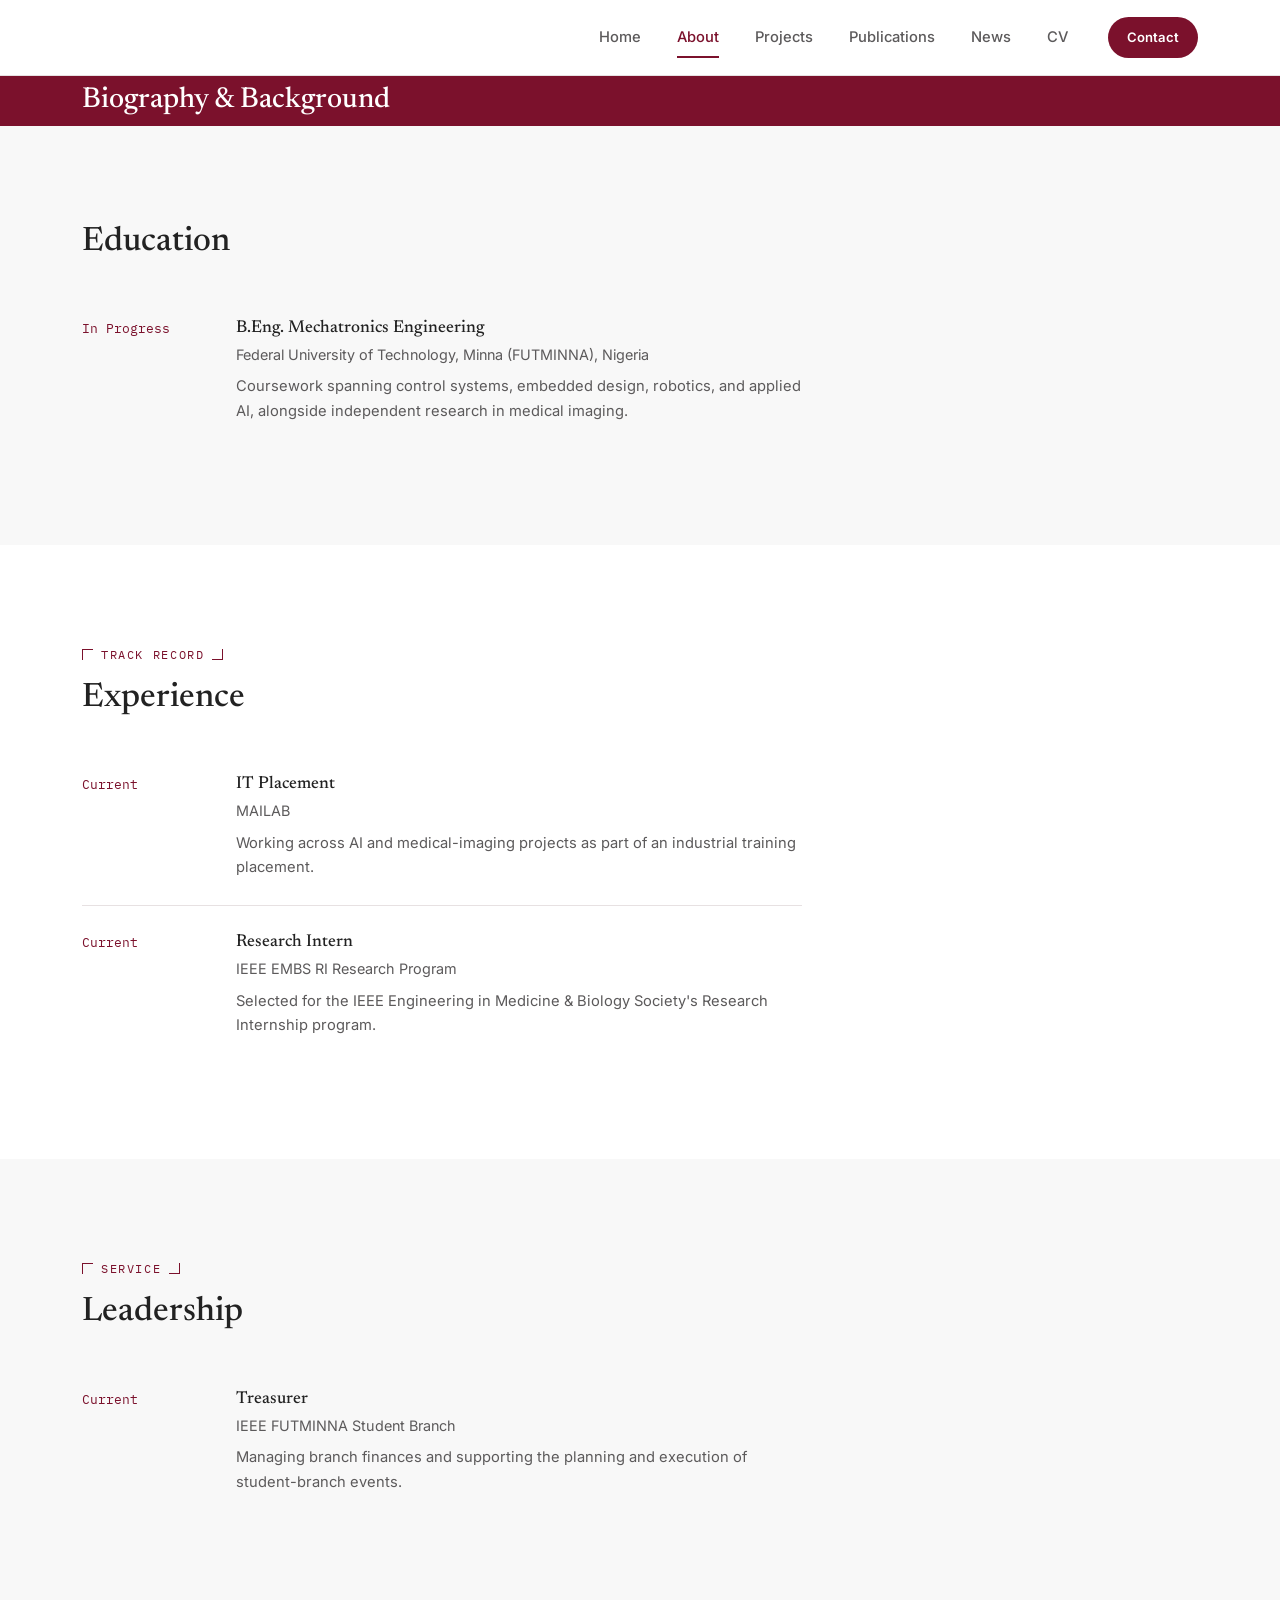
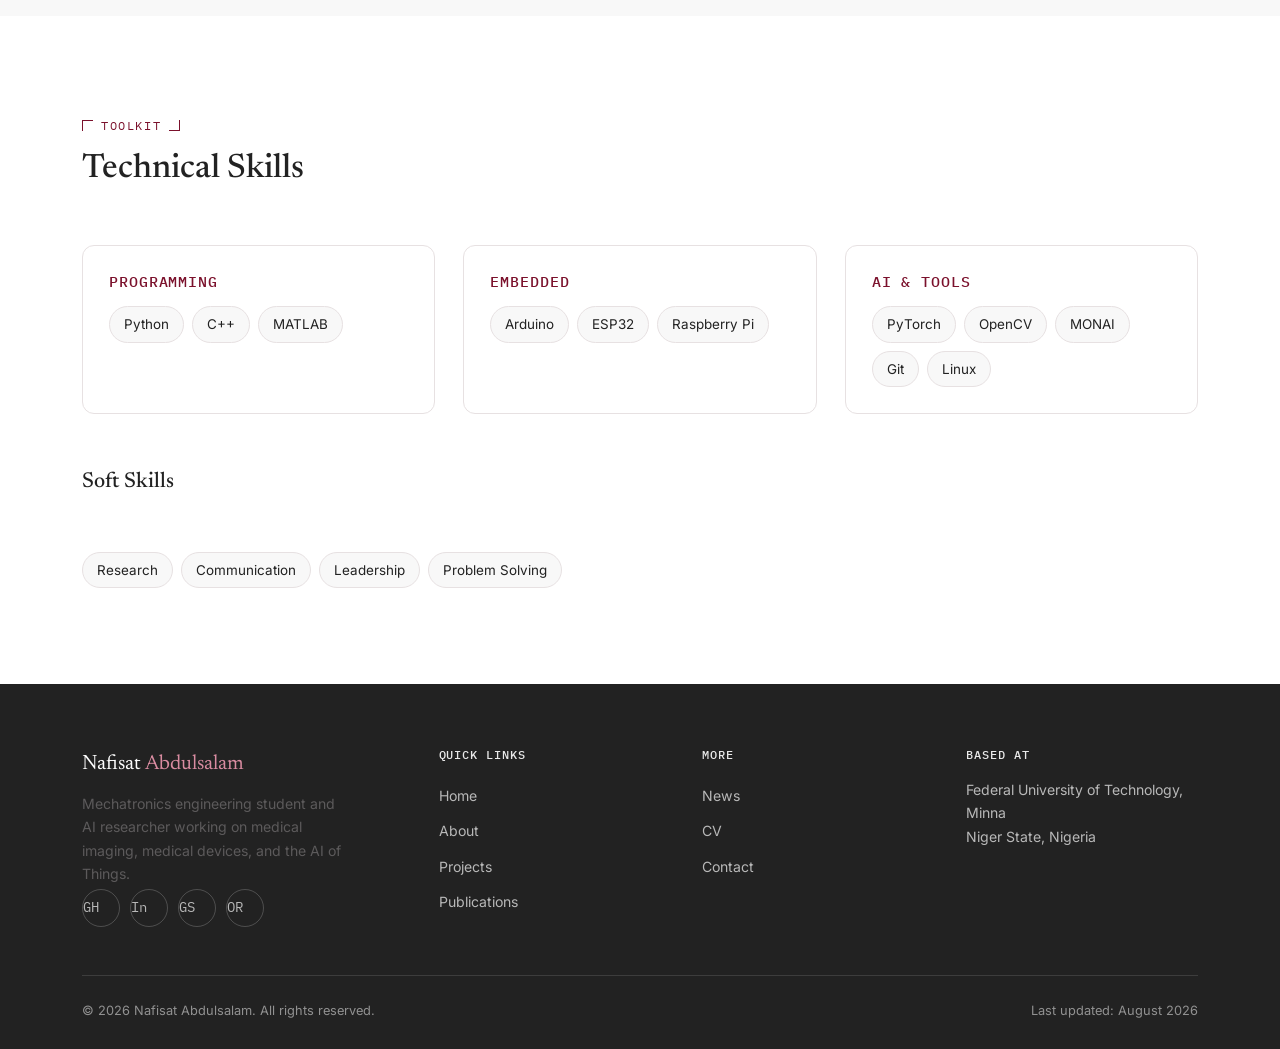
==== commit 31efd38e: "updated bio" ====
--- a/about.html
+++ b/about.html
@@ -12,7 +12,7 @@
   <!-- ==================== HEADER / NAVIGATION ==================== -->
   <header class="site-header">
     <nav class="navbar" aria-label="Primary">
-      <a href="index.html" class="nav-logo">Nafisat <span>Abdulsalam</span></a>
+      <a href="index.html" class="nav-logo"></span></a>
       <input type="checkbox" id="nav-toggle" class="nav-toggle-checkbox" aria-hidden="true">
       <div class="nav-menu">
         <a href="index.html" class="nav-link">Home</a>
@@ -32,36 +32,15 @@
     <!-- ==================== PAGE HERO ==================== -->
     <section class="page-hero">
       <div class="container">
-        <span class="eyebrow">About</span>
         <h1>Biography &amp; Background</h1>
-        <p>Education, experience, leadership, and the technical skills behind the work.</p>
       </div>
     </section>
 
-    <!-- ==================== BIOGRAPHY ==================== -->
-    <section class="section">
-      <div class="container">
-        <div class="section-header">
-          <span class="eyebrow">Who I Am</span>
-          <h2 class="section-title">Biography</h2>
-        </div>
-        <p class="about-bio">
-          I'm a Mechatronics Engineering student at the Federal University of Technology, Minna, and an AI
-          researcher with a focus on medical imaging, medical devices, and the AI of Things. My work spans
-          deep-learning segmentation of ultrasound and PET/CT scans, embedded sensor systems for monitoring
-          and diagnostics, and LLM-guided robotics — all oriented toward tools that hold up in real,
-          resource-constrained settings rather than only in the lab. Alongside my studies, I currently hold
-          an IT placement at MAILAB and serve as Treasurer of the IEEE FUTMINNA Student Branch, and I was
-          recently accepted into the IEEE EMBS RI Research Program.
-        </p>
-      </div>
-    </section>
 
     <!-- ==================== EDUCATION ==================== -->
     <section class="section section-alt">
       <div class="container">
         <div class="section-header">
-          <span class="eyebrow">Academics</span>
           <h2 class="section-title">Education</h2>
         </div>
         <div class="stack-list">
--- a/style.css
+++ b/style.css
@@ -372,18 +372,17 @@
 /* --------------------------------------------------------------------------
    8. PAGE HERO (inner pages banner)
    -------------------------------------------------------------------------- */
+/* New — roughly 4cm tall */
 .page-hero {
   background: var(--wine);
   color: var(--white);
-  padding: 72px 0 56px;
-}
-.page-hero .eyebrow { color: var(--wine-tint); }
+  padding: 0.2cm 0;
+}
+.page-hero .eyebrow { color: var(--wine-tint); margin-bottom: 6px; }
 .page-hero .eyebrow::before,
 .page-hero .eyebrow::after { border-color: var(--wine-tint); }
-.page-hero h1 { color: var(--white); font-size: 2.6rem; }
-.page-hero p { color: rgba(255,255,255,0.82); max-width: 620px; margin-top: 12px; font-size: 1.02rem; }
-
-/* --------------------------------------------------------------------------
+.page-hero h1 { color: var(--white); font-size: 1.8rem; }
+.page-hero p { color: rgba(255,255,255,0.82); max-width: 620px; margin-top: 4px; font-size: 0.88rem; }/* --------------------------------------------------------------------------
    9. CARDS (research / project / publication / news)
    -------------------------------------------------------------------------- */
 .card {
